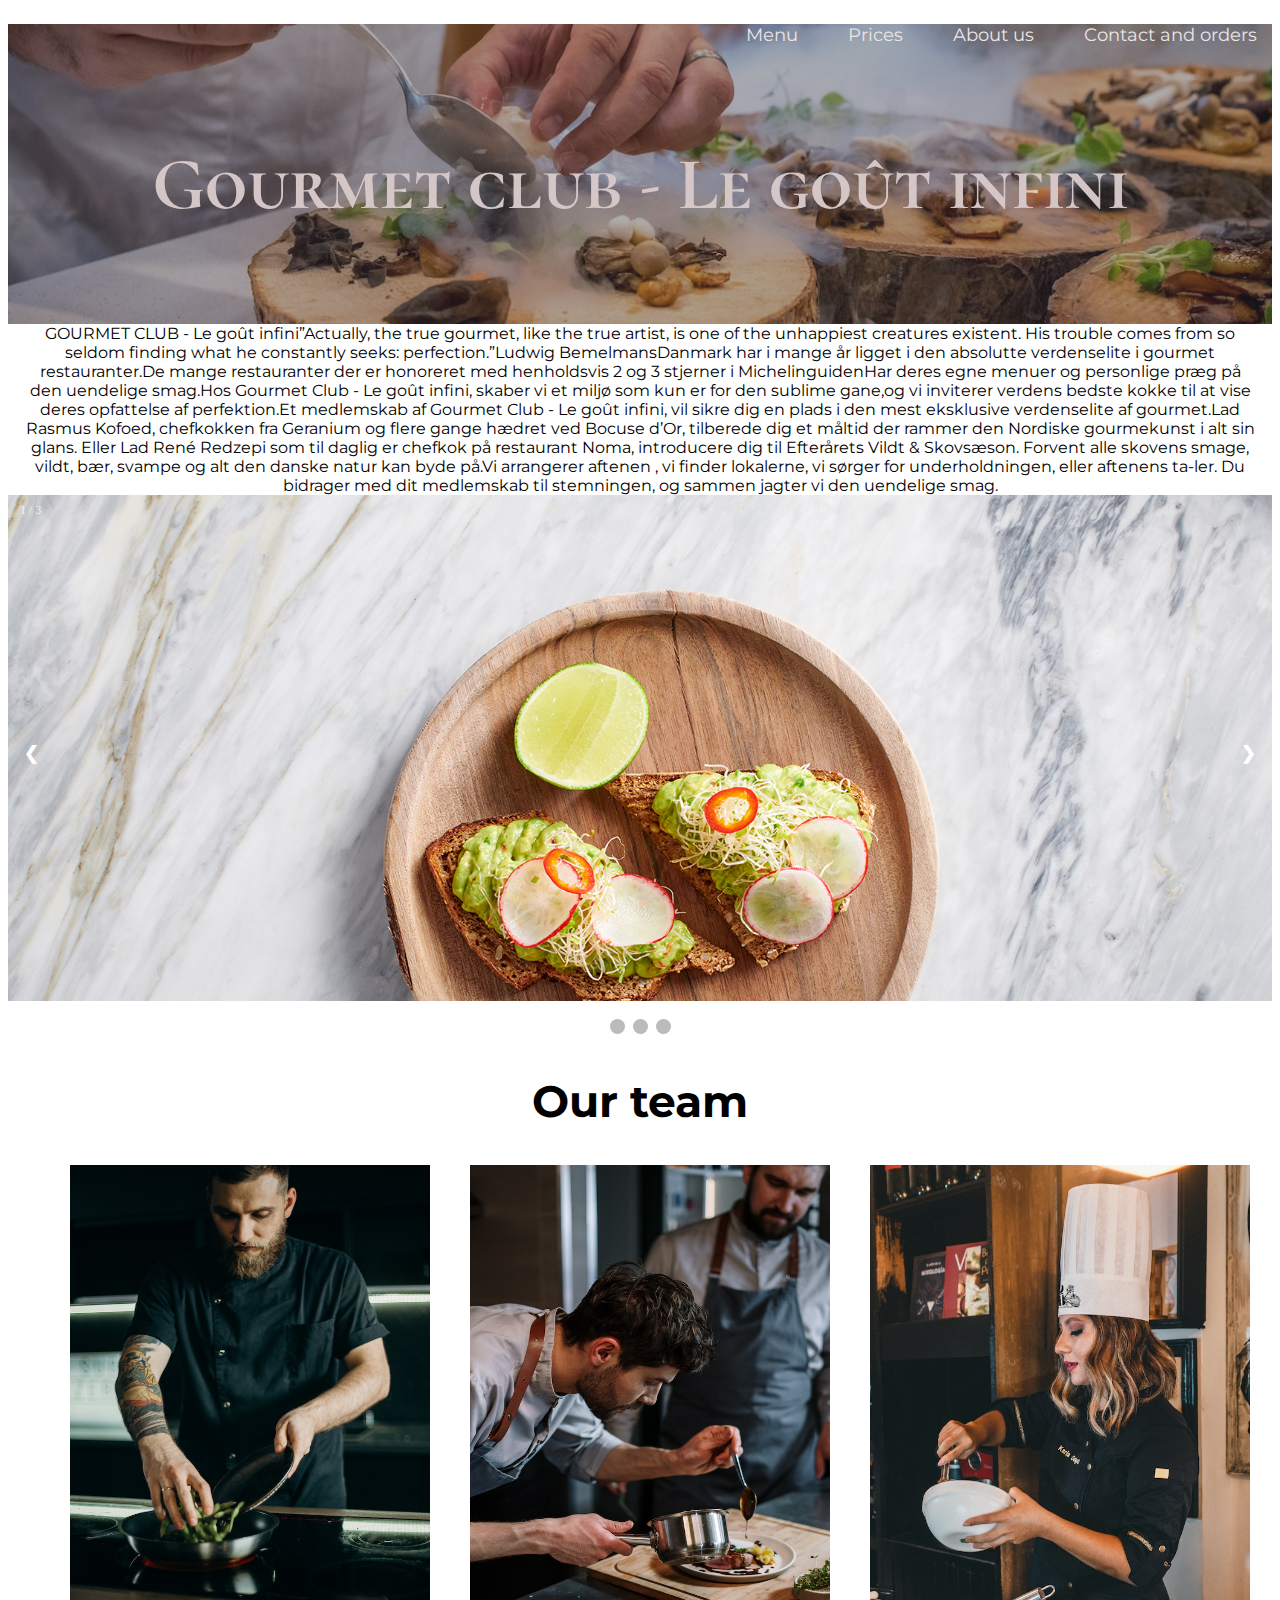
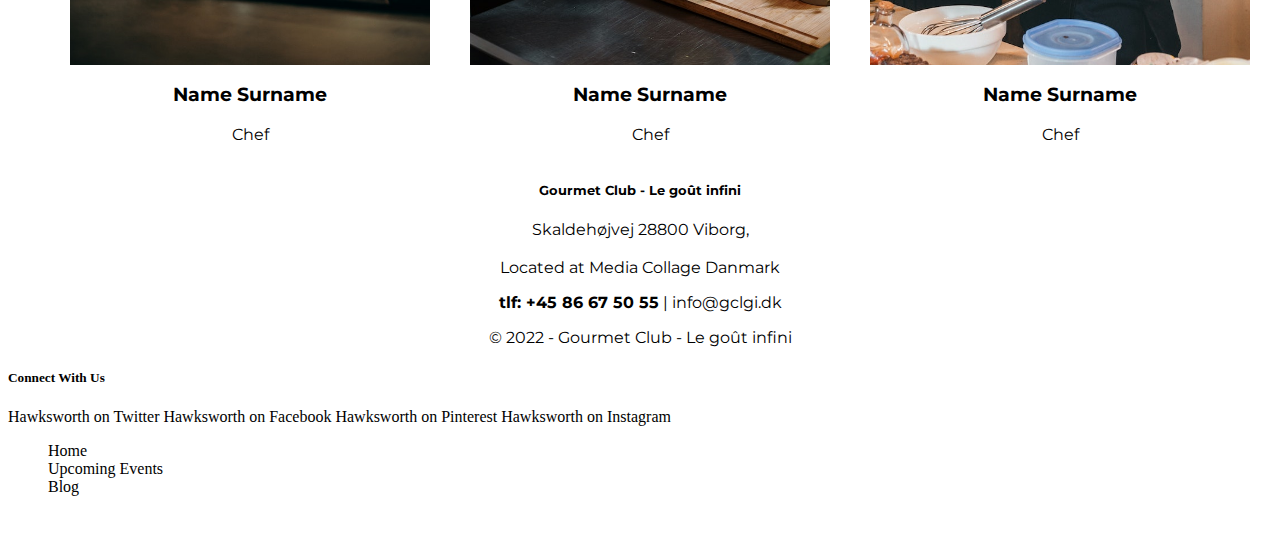
==== index.html @ b4a17c38 "Initial commit" ====
<!DOCTYPE html>
<html lang="en">
<head>
    <meta charset="UTF-8">
    <meta http-equiv="X-UA-Compatible" content="IE=edge">
    <meta name="viewport" content="width=device-width, initial-scale=1.0">
    <title>Document</title>
    <link rel="preconnect" href="https://fonts.googleapis.com">
    <link rel="preconnect" href="https://fonts.gstatic.com" crossorigin>
    <link href="https://fonts.googleapis.com/css2?family=Cormorant+SC&family=Montserrat&display=swap" rel="stylesheet">
    <link rel="stylesheet" href="style.css">
</head>
<body>
    <header class="header">
        <div class="container">
             <!-- <nav class="header-nav">
            <ul class="nav-list">
                <li class="nav-list-item">
                    <a class="menu" href="./index.html">Menu</a>
                </li>
                <li class="nav-list-item">
                    <a class="nav-list-link" href="./index.html">Prices</a>
                </li>
                <li class="nav-list-item">
                    <a class="nav-list-link" href="./index.html">About us</a>
                </li>
                <li class="nav-list-item"> <a class="nav-list-link" href="./index.html">Contact and orders</a>
                </li>
            </ul>
        </nav> -->
        </div>
    </header>
    <main>
        <section class="main">
            <div class="container">
                <nav class="header-nav">
                    <ul class="nav-list">
                        <li class="nav-list-item">
                            <a class="menu" href="./index.html">Menu</a>
                        </li>
                        <li class="nav-list-item">
                            <a class="nav-list-link" href="./index.html">Prices</a>
                        </li>
                        <li class="nav-list-item">
                            <a class="nav-list-link" href="./index.html">About us</a>
                        </li>
                        <li class="nav-list-item"> <a class="nav-list-link" href="./index.html">Contact and orders</a>
                        </li>
                    </ul>
                </nav>
                <h1 class="main-title">Gourmet club - Le goût infini</h1>
                
            </div>
        </section>
        
        <section class="about-us">
            <div class="who">
                <div class="container">
                    GOURMET CLUB - Le goût infini”Actually, the true gourmet, like the true artist, is one of the unhappiest creatures
                    existent. His trouble comes from so seldom finding what he constantly seeks: perfection.”Ludwig BemelmansDanmark har i
                    mange år ligget i den absolutte verdenselite i gourmet restauranter.De mange restauranter der er honoreret med
                    henholdsvis 2 og 3 stjerner i MichelinguidenHar deres egne menuer og personlige præg på den uendelige smag.Hos Gourmet
                    Club - Le goût infini, skaber vi et miljø som kun er for den sublime gane,og vi inviterer verdens bedste kokke til at
                    vise deres opfattelse af perfektion.Et medlemskab af Gourmet Club - Le goût infini, vil sikre dig en plads i den mest
                    eksklusive verdenselite af gourmet.Lad Rasmus Kofoed, chefkokken fra Geranium og flere gange hædret ved Bocuse d’Or,
                    tilberede dig et måltid der rammer den Nordiske gourmekunst i alt sin glans. Eller Lad René Redzepi som til daglig er
                    chefkok på restaurant Noma, introducere dig til Efterårets Vildt & Skovsæson. Forvent alle skovens smage, vildt, bær,
                    svampe og alt den danske natur kan byde på.Vi arrangerer aftenen , vi finder lokalerne, vi sørger for underholdningen,
                    eller aftenens ta-ler. Du bidrager med dit medlemskab til stemningen, og sammen jagter vi den uendelige smag.
                </div>   
            </div>
        </section>
        <section class="recipes">
            <div class="slideshow-container">

                
                <div class="mySlides fade">
                  <div class="numbertext">1 / 3</div>
                  <img src="./avo.jpg" style="width:100%">
                </div>
              
                <div class="mySlides fade">
                  <div class="numbertext">2 / 3</div>
                  <img src="./chicken-1.jpg" style="width:100%">
                </div>
              
                <div class="mySlides fade">
                  <div class="numbertext">3 / 3</div>
                  <img src="./kfc.jpg" style="width:100%">
                </div>
              
                
                <a class="prev" onclick="plusSlides(-1)">&#10094;</a>
                <a class="next" onclick="plusSlides(1)">&#10095;</a>
              </div>
              <br>
              
              
              <div style="text-align:center">
                <span class="dot" onclick="currentSlide(1)"></span>
                <span class="dot" onclick="currentSlide(2)"></span>
                <span class="dot" onclick="currentSlide(3)"></span>
              </div>
        </section>
        <section class="team">
            <div class="container">
                <h2 class="team-header">Our team</h2>
                <ul class="team-list">
                    <li class="team-list-member">
                        <img src="./man1.jpg" alt="man1" width="360px" height="500px">
                        <div class="team-member-info">
                            <h3 class="team-member-name">Name Surname</h3>
                            <p class="team-member-role">Chef</p>
                    </li>
                    <li class="team-list-member">
                        <img src="./man2.jpg" alt="man2" width="360px" height="500px">
                        <div class="team-member-info">
                            <h3 class="team-member-name">Name Surname</h3>
                            <p class="team-member-role">Chef</p>
                    </li>
                    <li class="team-list-member">
                        <img src="./woman.jpg" alt="woman" width="380px" height="500px">
                        <div class="team-member-info">
                            <h3 class="team-member-name">Name Surname</h3>
                            <p class="team-member-role">Chef</p>
                    </li>
                </ul>
            </div>
        </section>
    </main>
        <footer id="footer" class="footer">

            <div class="container">
                <div class="row">
                    <h5 class="org fn n">Gourmet Club - Le goût infini</h5>
                        <span class="street-address">Skaldehøjvej 28800 Viborg</span>,
                               <br>
                               <br>
                                 <a href="https://mcdm.dk/" target="_blank">Located at Media Collage Danmark</a>
                            </p>
                            <p><strong>tlf: <span class="tel">+45 86 67 50 55</span></strong> | <a href="mailto:info@gclgi.dk">info@gclgi.dk</a></p>
                        </div>
        
                                        
                        <p id="site-info">
                            © 2022 - Gourmet Club - Le goût infini 
                        </p>
                        
                    </div>
                    <div class="span6">
        
                        <nav id="connect-nav">
                            <h5>Connect With Us</h5>
                            <a target="_blank" href="https://twitter.com/HawksworthRest" id="onTwitter" title="Hawksworth on Twitter">Hawksworth on Twitter</a>
                            <a target="_blank" href="https://www.facebook.com/HawksworthRestaurant" id="onFacebook" title="Hawksworth on Facebook">Hawksworth on Facebook</a>
                            <a target="_blank" href="http://pinterest.com/hawksworthcom/client-hawksworth-restaurant/" id="onPinterest" title="Hawksworth on Pinterest">Hawksworth on Pinterest</a>
                            <a target="_blank" href="http://instagram.com/hawksworthrest" id="onInstagram" title="Hawksworth on Instagram">Hawksworth on Instagram</a>
                        </nav>
        
                        <nav role="navigation" id="footer-nav" class="site-nav">
                            <ul id="menu-footer" class="horizontal alignright"><li id="menu-item-248" class="menu-item menu-item-type-post_type menu-item-object-page menu-item-home current-menu-item page_item page-item-43 current_page_item menu-item-248"><a href="https://hawksworthrestaurant.com/" aria-current="page">Home</a></li>
        <li id="menu-item-1150" class="menu-item menu-item-type-post_type menu-item-object-page menu-item-1150"><a href="https://hawksworthrestaurant.com/events/">Upcoming Events</a></li>
        <li id="menu-item-1951" class="menu-item menu-item-type-post_type menu-item-object-page menu-item-1951"><a href="https://hawksworthrestaurant.com/blog/">Blog</a></li>
        </ul>                </nav>
        
                        <nav id="partner-nav">
                           
                            
                            <a target="_blank" id="onNightingale" href="http://hawknightingale.com/" title="Nightingale">&nbsp;</a>
                            <a target="_blank" id="onBelCafe" href="http://www.belcafe.com" title="Bel Café">&nbsp;</a>
                            <a target="_blank" id="onHYCS" href="http://hawksworthscholarship.com" title="The Hawksworth Young Chef Scholarship">&nbsp;</a>
                        </nav>
        
                    </div>
                </div>
            </div>
        
        </footer>
    </footer>
    <script>let slideIndex = 0;
        showSlides();
        
        function showSlides() {
          let i;
          let slides = document.getElementsByClassName("mySlides");
          for (i = 0; i < slides.length; i++) {
            slides[i].style.display = "none";
          }
          slideIndex++;
          if (slideIndex > slides.length) {slideIndex = 1}
          slides[slideIndex-1].style.display = "block";
          setTimeout(showSlides, 3000); // Change image every 2 seconds
        }</script>
</body>
</html>
---- style.css ----
a {
  text-decoration: none;
  color: black;
}

li {
  list-style-type: none;
}

img {
  display: block;
}


.container {
  font-family: 'Montserrat', sans-serif;
  text-align: center;
  max-width: 1366px;
  margin: 0 auto;
  padding: 0px 15px;
}

.header {
  margin: 0 auto;
  display: flex;
  justify-content: flex-end;
}

.header-nav ul {
  display: flex;
  justify-content: flex-end;
}



.nav-list-item:not(:last-child) {
  margin-right: 50px;
}





.nav-list-item a{
  font-size: 18px;
  color: rgb(236, 229, 229);
}

.main {
  max-width: 1366px;
  height: 300px;
  background-color: #2f303a;
  margin: 0 auto;
  /* margin-left: auto;
  margin-right: auto; */
  background-position: center;
  background-size: cover;
  background-image: linear-gradient(to right,rgba(47, 48, 58, 0.4),rgba(47, 48, 58, 0.4)),url(./header.jpg);
}

.main .main-title {
  text-align: center;
  padding-top: 44px;
  color: rgba(214, 200, 200, 0.986);
  font-size: 74px;
  font-family: "Cormorant SC", serif;
}

/* .main-btn {
  min-width: 200px;
  height: 50px;
  border-radius: 15px;
  background-color: rgba(235, 224, 204, 0.8);
  color: antiquewhite;
  border: 0px;
  cursor: pointer;
  padding: 10px 30px;
  font-weight: 400;
  font-size: 28px;
  display: flex;
  align-items: center;
  text-align: center;
  justify-content: center;
  letter-spacing: 0.06em;
  margin-right: auto;
  margin-left: auto;
  font-family: "Montserrat", sans-serif;
} */



 
.team-list {
  display: flex;
  justify-content: center;
}

.team-list-member:not(:last-child) {
  margin-right: 40px;
}

.team-header {
  text-align: center;
  font-size: 44px;
}






@media only screen and (max-width:900px) {

  .main .main-title{
    font-size: 64px;
  }
  .container{
    width:400px;
  }


  .team-list{
    display: flex;
    flex-direction: column;
  }
}

.slideshow-container {
  max-width: 1366px;
  position: relative;
  margin: auto;
}

/* Hide the images by default */
.mySlides {
  display: none;
}

/* Next & previous buttons */
.prev, .next {
  cursor: pointer;
  position: absolute;
  top: 50%;
  width: auto;
  margin-top: -22px;
  padding: 16px;
  color: white;
  font-weight: bold;
  font-size: 18px;
  transition: 0.6s ease;
  border-radius: 0 3px 3px 0;
  user-select: none;
}

/* Position the "next button" to the right */
.next {
  right: 0;
  border-radius: 3px 0 0 3px;
}

/* On hover, add a black background color with a little bit see-through */
.prev:hover, .next:hover {
  background-color: rgba(0,0,0,0.8);
}

/* Caption text */
.text {
  color: #f2f2f2;
  font-size: 15px;
  padding: 8px 12px;
  position: absolute;
  bottom: 8px;
  width: 100%;
  text-align: center;
}

/* Number text (1/3 etc) */
.numbertext {
  color: #f2f2f2;
  font-size: 12px;
  padding: 8px 12px;
  position: absolute;
  top: 0;
}

/* The dots/bullets/indicators */
.dot {
  cursor: pointer;
  height: 15px;
  width: 15px;
  margin: 0 2px;
  background-color: #bbb;
  border-radius: 50%;
  display: inline-block;
  transition: background-color 0.6s ease;
}

.active, .dot:hover {
  background-color: #717171;
}

/* Fading animation */
.fade {
  animation-name: fade;
  animation-duration: 1.5s;
}

@keyframes fade {
  from {opacity: .4}
  to {opacity: 1}
}
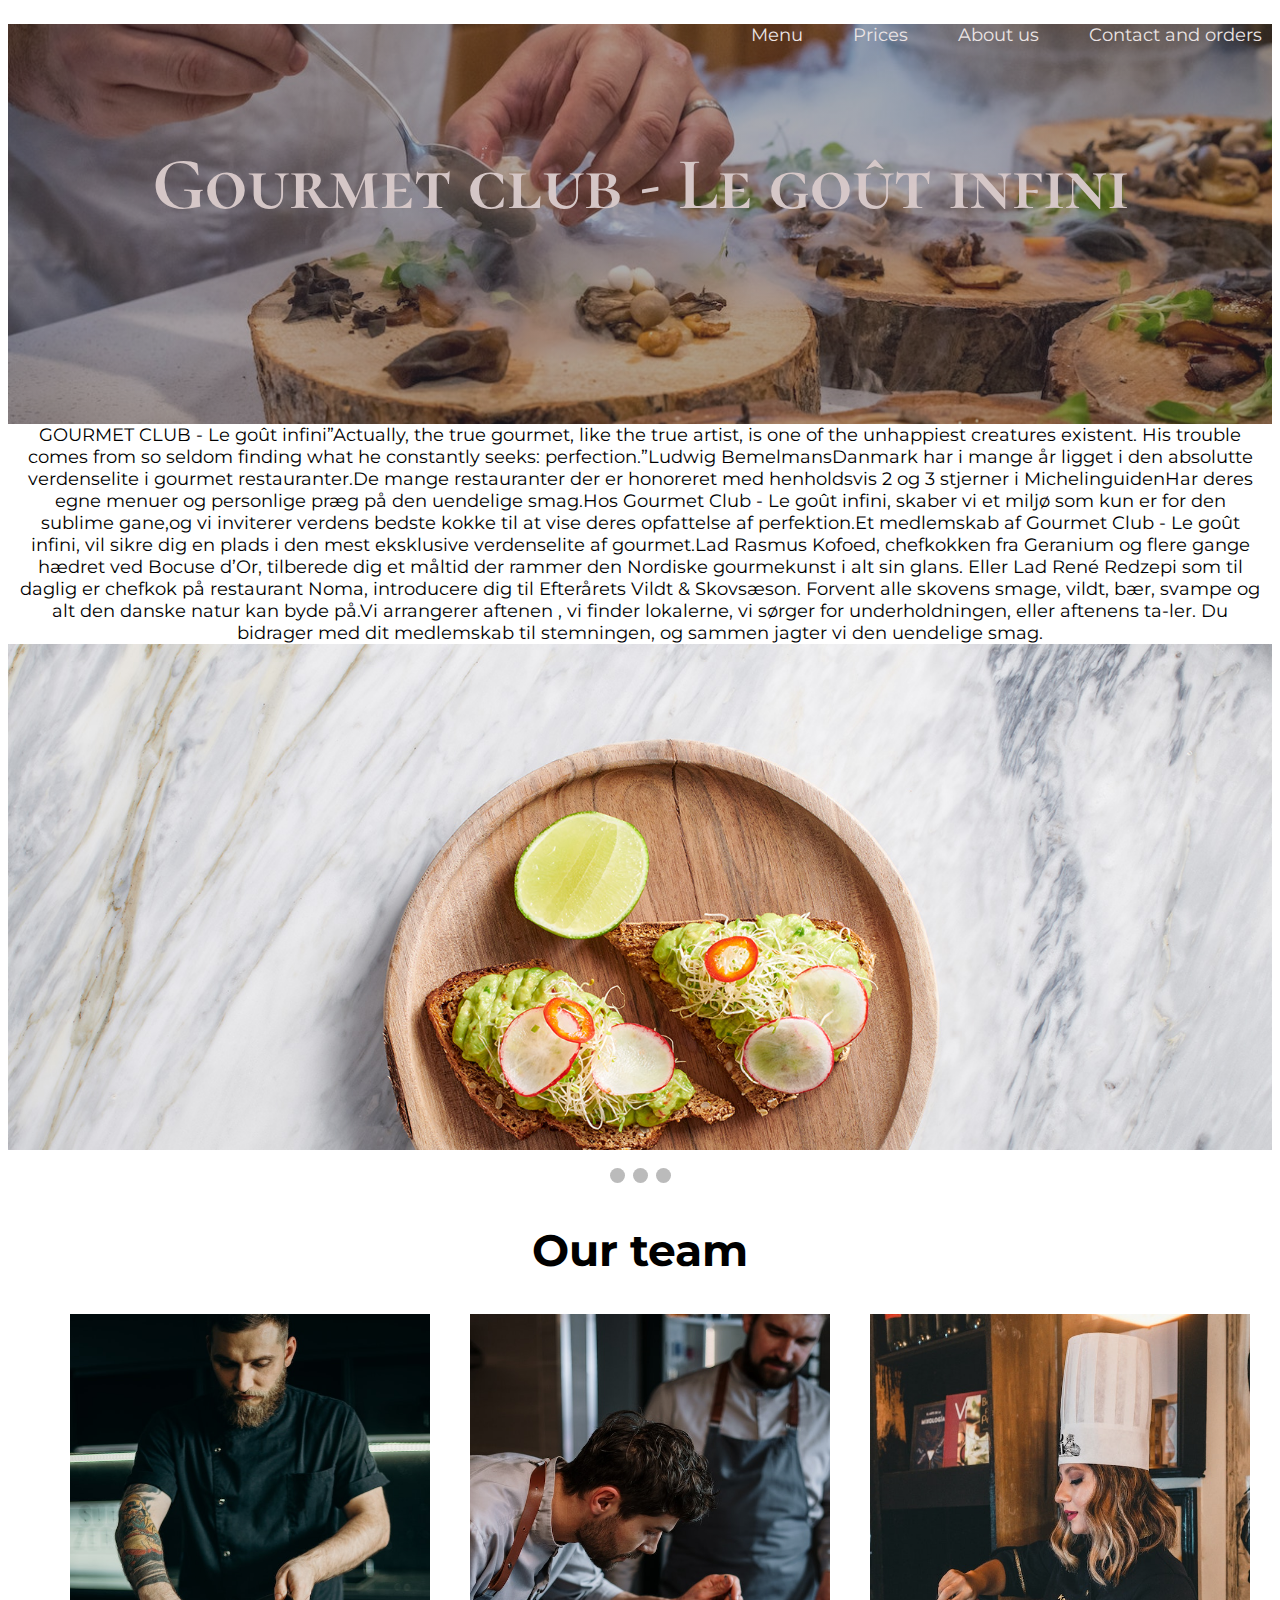
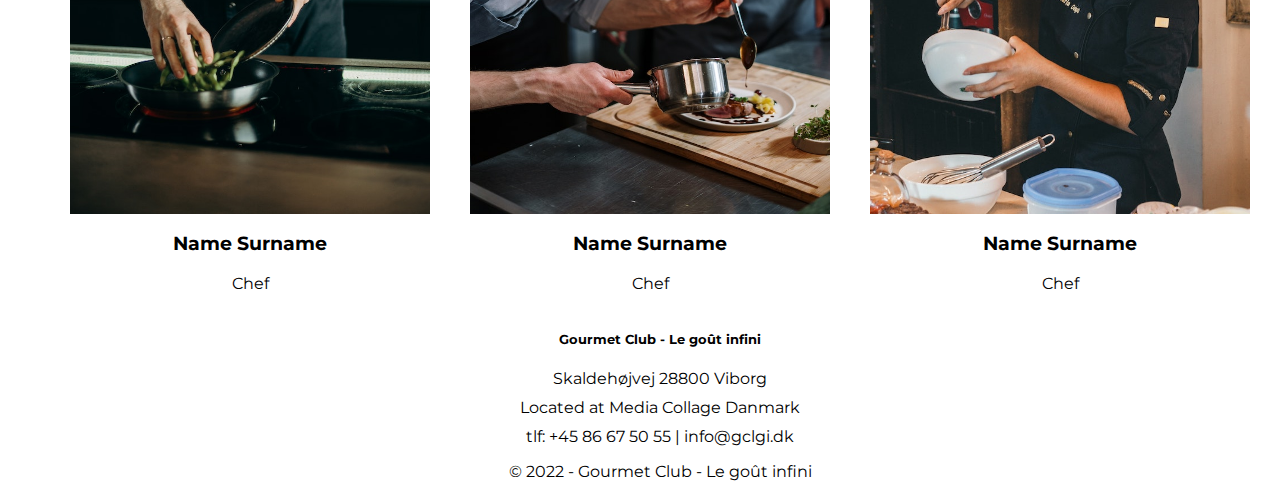
==== commit 4b743ee8: "c" ====
--- a/index.html
+++ b/index.html
@@ -13,21 +13,7 @@
 <body>
     <header class="header">
         <div class="container">
-             <!-- <nav class="header-nav">
-            <ul class="nav-list">
-                <li class="nav-list-item">
-                    <a class="menu" href="./index.html">Menu</a>
-                </li>
-                <li class="nav-list-item">
-                    <a class="nav-list-link" href="./index.html">Prices</a>
-                </li>
-                <li class="nav-list-item">
-                    <a class="nav-list-link" href="./index.html">About us</a>
-                </li>
-                <li class="nav-list-item"> <a class="nav-list-link" href="./index.html">Contact and orders</a>
-                </li>
-            </ul>
-        </nav> -->
+             
         </div>
     </header>
     <main>
@@ -75,23 +61,19 @@
 
                 
                 <div class="mySlides fade">
-                  <div class="numbertext">1 / 3</div>
                   <img src="./avo.jpg" style="width:100%">
                 </div>
               
                 <div class="mySlides fade">
-                  <div class="numbertext">2 / 3</div>
                   <img src="./chicken-1.jpg" style="width:100%">
                 </div>
               
                 <div class="mySlides fade">
-                  <div class="numbertext">3 / 3</div>
                   <img src="./kfc.jpg" style="width:100%">
                 </div>
               
                 
-                <a class="prev" onclick="plusSlides(-1)">&#10094;</a>
-                <a class="next" onclick="plusSlides(1)">&#10095;</a>
+                
               </div>
               <br>
               
@@ -129,51 +111,17 @@
         </section>
     </main>
         <footer id="footer" class="footer">
+            <div class="container">
+                <adress class="footer-adress">
+                        <ul class="footer-adress-list">
+                            <h5 class="org fn n">Gourmet Club - Le goût infini</h5>
+                            <li class="footer-adress-link">Skaldehøjvej 28800 Viborg</li>
+                            <li class="footer-adress-link"><a href="https://goo.gl/maps/5meZQspWqo1k9KLx6">Located at Media Collage Danmark</a></li>
+                            <li class="footer-adress-link">tlf: <a href=tel:+4586675055>+45 86 67 50 55</a> | <a href="mailto:info@gclgi.dk">info@gclgi.dk</a></li>
+                            <p>© 2022 - Gourmet Club - Le goût infini</p>
+            </div>
 
-            <div class="container">
-                <div class="row">
-                    <h5 class="org fn n">Gourmet Club - Le goût infini</h5>
-                        <span class="street-address">Skaldehøjvej 28800 Viborg</span>,
-                               <br>
-                               <br>
-                                 <a href="https://mcdm.dk/" target="_blank">Located at Media Collage Danmark</a>
-                            </p>
-                            <p><strong>tlf: <span class="tel">+45 86 67 50 55</span></strong> | <a href="mailto:info@gclgi.dk">info@gclgi.dk</a></p>
-                        </div>
-        
-                                        
-                        <p id="site-info">
-                            © 2022 - Gourmet Club - Le goût infini 
-                        </p>
-                        
-                    </div>
-                    <div class="span6">
-        
-                        <nav id="connect-nav">
-                            <h5>Connect With Us</h5>
-                            <a target="_blank" href="https://twitter.com/HawksworthRest" id="onTwitter" title="Hawksworth on Twitter">Hawksworth on Twitter</a>
-                            <a target="_blank" href="https://www.facebook.com/HawksworthRestaurant" id="onFacebook" title="Hawksworth on Facebook">Hawksworth on Facebook</a>
-                            <a target="_blank" href="http://pinterest.com/hawksworthcom/client-hawksworth-restaurant/" id="onPinterest" title="Hawksworth on Pinterest">Hawksworth on Pinterest</a>
-                            <a target="_blank" href="http://instagram.com/hawksworthrest" id="onInstagram" title="Hawksworth on Instagram">Hawksworth on Instagram</a>
-                        </nav>
-        
-                        <nav role="navigation" id="footer-nav" class="site-nav">
-                            <ul id="menu-footer" class="horizontal alignright"><li id="menu-item-248" class="menu-item menu-item-type-post_type menu-item-object-page menu-item-home current-menu-item page_item page-item-43 current_page_item menu-item-248"><a href="https://hawksworthrestaurant.com/" aria-current="page">Home</a></li>
-        <li id="menu-item-1150" class="menu-item menu-item-type-post_type menu-item-object-page menu-item-1150"><a href="https://hawksworthrestaurant.com/events/">Upcoming Events</a></li>
-        <li id="menu-item-1951" class="menu-item menu-item-type-post_type menu-item-object-page menu-item-1951"><a href="https://hawksworthrestaurant.com/blog/">Blog</a></li>
-        </ul>                </nav>
-        
-                        <nav id="partner-nav">
-                           
-                            
-                            <a target="_blank" id="onNightingale" href="http://hawknightingale.com/" title="Nightingale">&nbsp;</a>
-                            <a target="_blank" id="onBelCafe" href="http://www.belcafe.com" title="Bel Café">&nbsp;</a>
-                            <a target="_blank" id="onHYCS" href="http://hawksworthscholarship.com" title="The Hawksworth Young Chef Scholarship">&nbsp;</a>
-                        </nav>
-        
-                    </div>
-                </div>
-            </div>
+             
         
         </footer>
     </footer>
@@ -189,7 +137,7 @@
           slideIndex++;
           if (slideIndex > slides.length) {slideIndex = 1}
           slides[slideIndex-1].style.display = "block";
-          setTimeout(showSlides, 3000); // Change image every 2 seconds
+          setTimeout(showSlides, 3000); 
         }</script>
 </body>
 </html>--- a/style.css
+++ b/style.css
@@ -11,13 +11,12 @@
   display: block;
 }
 
-
 .container {
   font-family: 'Montserrat', sans-serif;
   text-align: center;
   max-width: 1366px;
   margin: 0 auto;
-  padding: 0px 15px;
+  padding: 0px 10px;
 }
 
 .header {
@@ -31,15 +30,9 @@
   justify-content: flex-end;
 }
 
-
-
 .nav-list-item:not(:last-child) {
   margin-right: 50px;
 }
-
-
-
-
 
 .nav-list-item a{
   font-size: 18px;
@@ -48,11 +41,9 @@
 
 .main {
   max-width: 1366px;
-  height: 300px;
+  height: 400px;
   background-color: #2f303a;
   margin: 0 auto;
-  /* margin-left: auto;
-  margin-right: auto; */
   background-position: center;
   background-size: cover;
   background-image: linear-gradient(to right,rgba(47, 48, 58, 0.4),rgba(47, 48, 58, 0.4)),url(./header.jpg);
@@ -66,30 +57,6 @@
   font-family: "Cormorant SC", serif;
 }
 
-/* .main-btn {
-  min-width: 200px;
-  height: 50px;
-  border-radius: 15px;
-  background-color: rgba(235, 224, 204, 0.8);
-  color: antiquewhite;
-  border: 0px;
-  cursor: pointer;
-  padding: 10px 30px;
-  font-weight: 400;
-  font-size: 28px;
-  display: flex;
-  align-items: center;
-  text-align: center;
-  justify-content: center;
-  letter-spacing: 0.06em;
-  margin-right: auto;
-  margin-left: auto;
-  font-family: "Montserrat", sans-serif;
-} */
-
-
-
- 
 .team-list {
   display: flex;
   justify-content: center;
@@ -104,11 +71,16 @@
   font-size: 44px;
 }
 
+.footer-adress-link:not(:last-child) {
+  margin-bottom: 10px;
+}
+
+  .who {
+    font-size: 18px;
+  }
 
 
-
-
-
+/* ---MEDIA QUERIES--- */
 @media only screen and (max-width:900px) {
 
   .main .main-title{
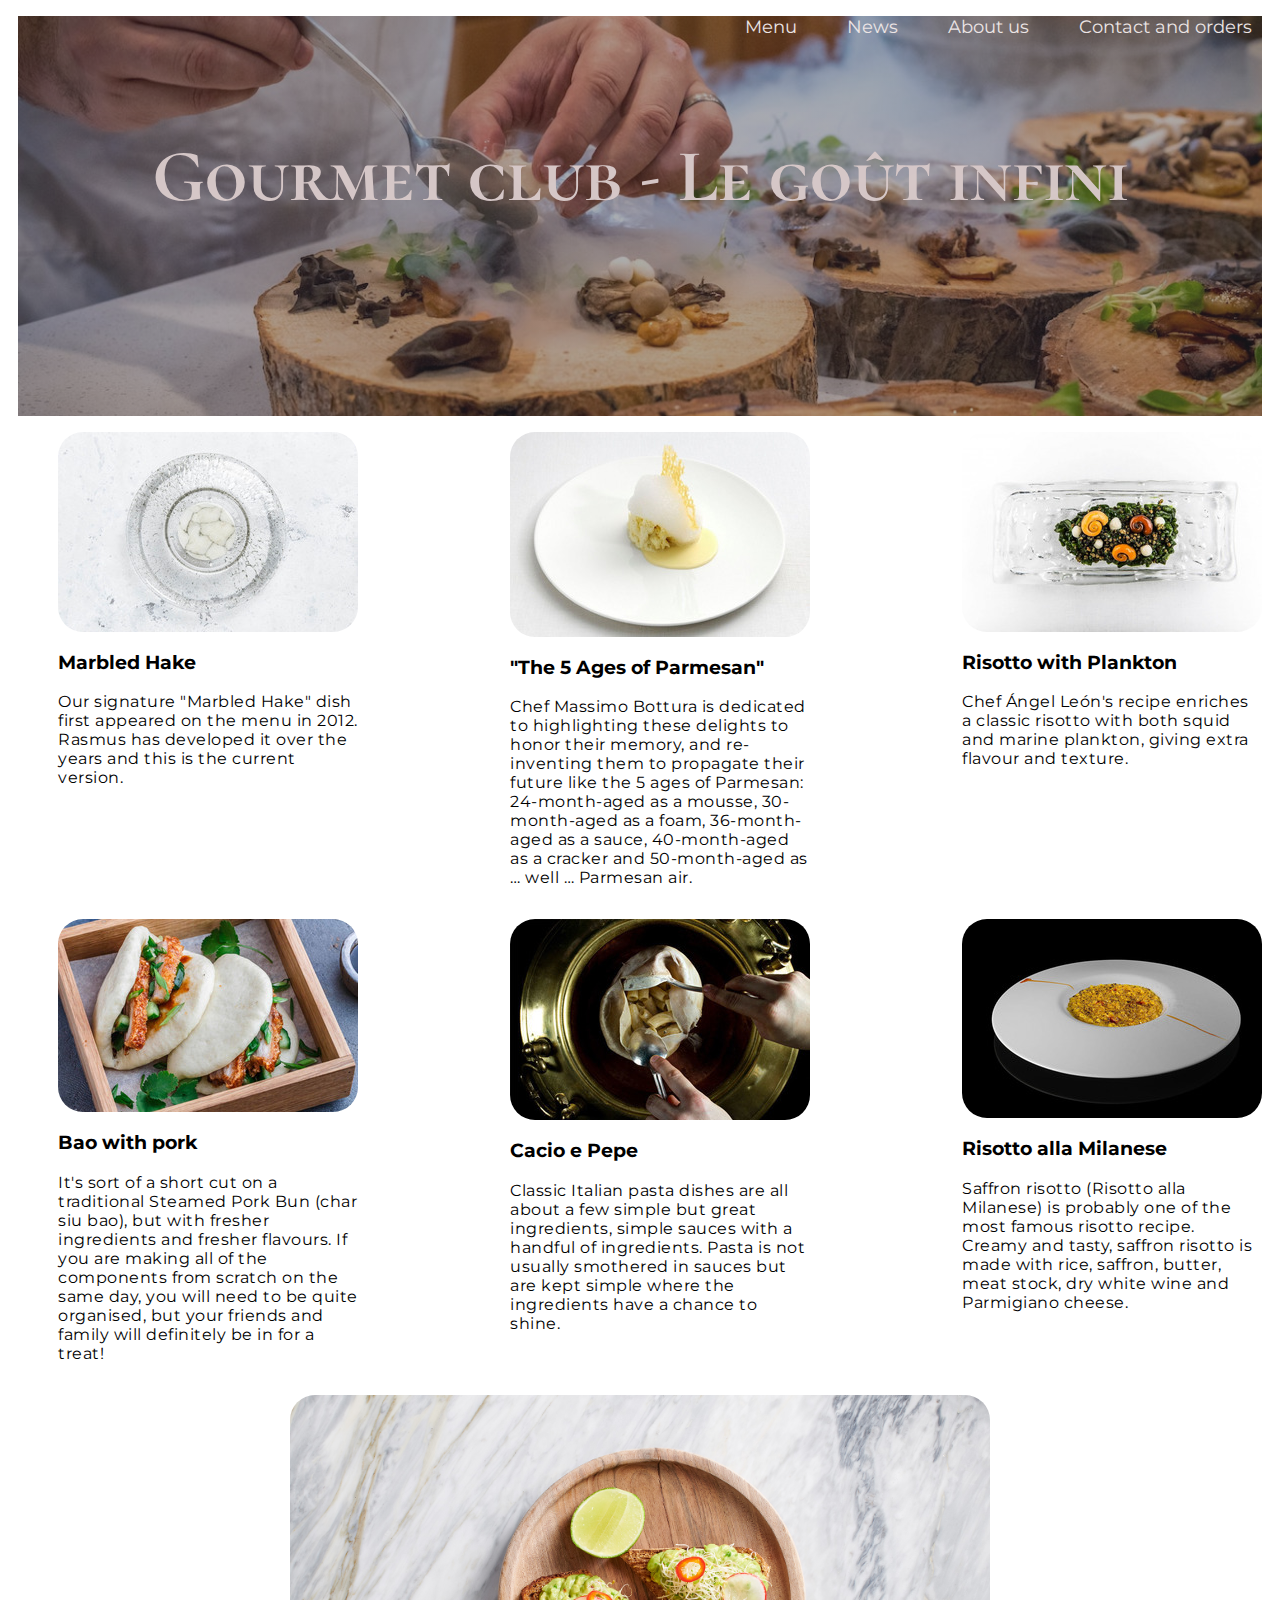
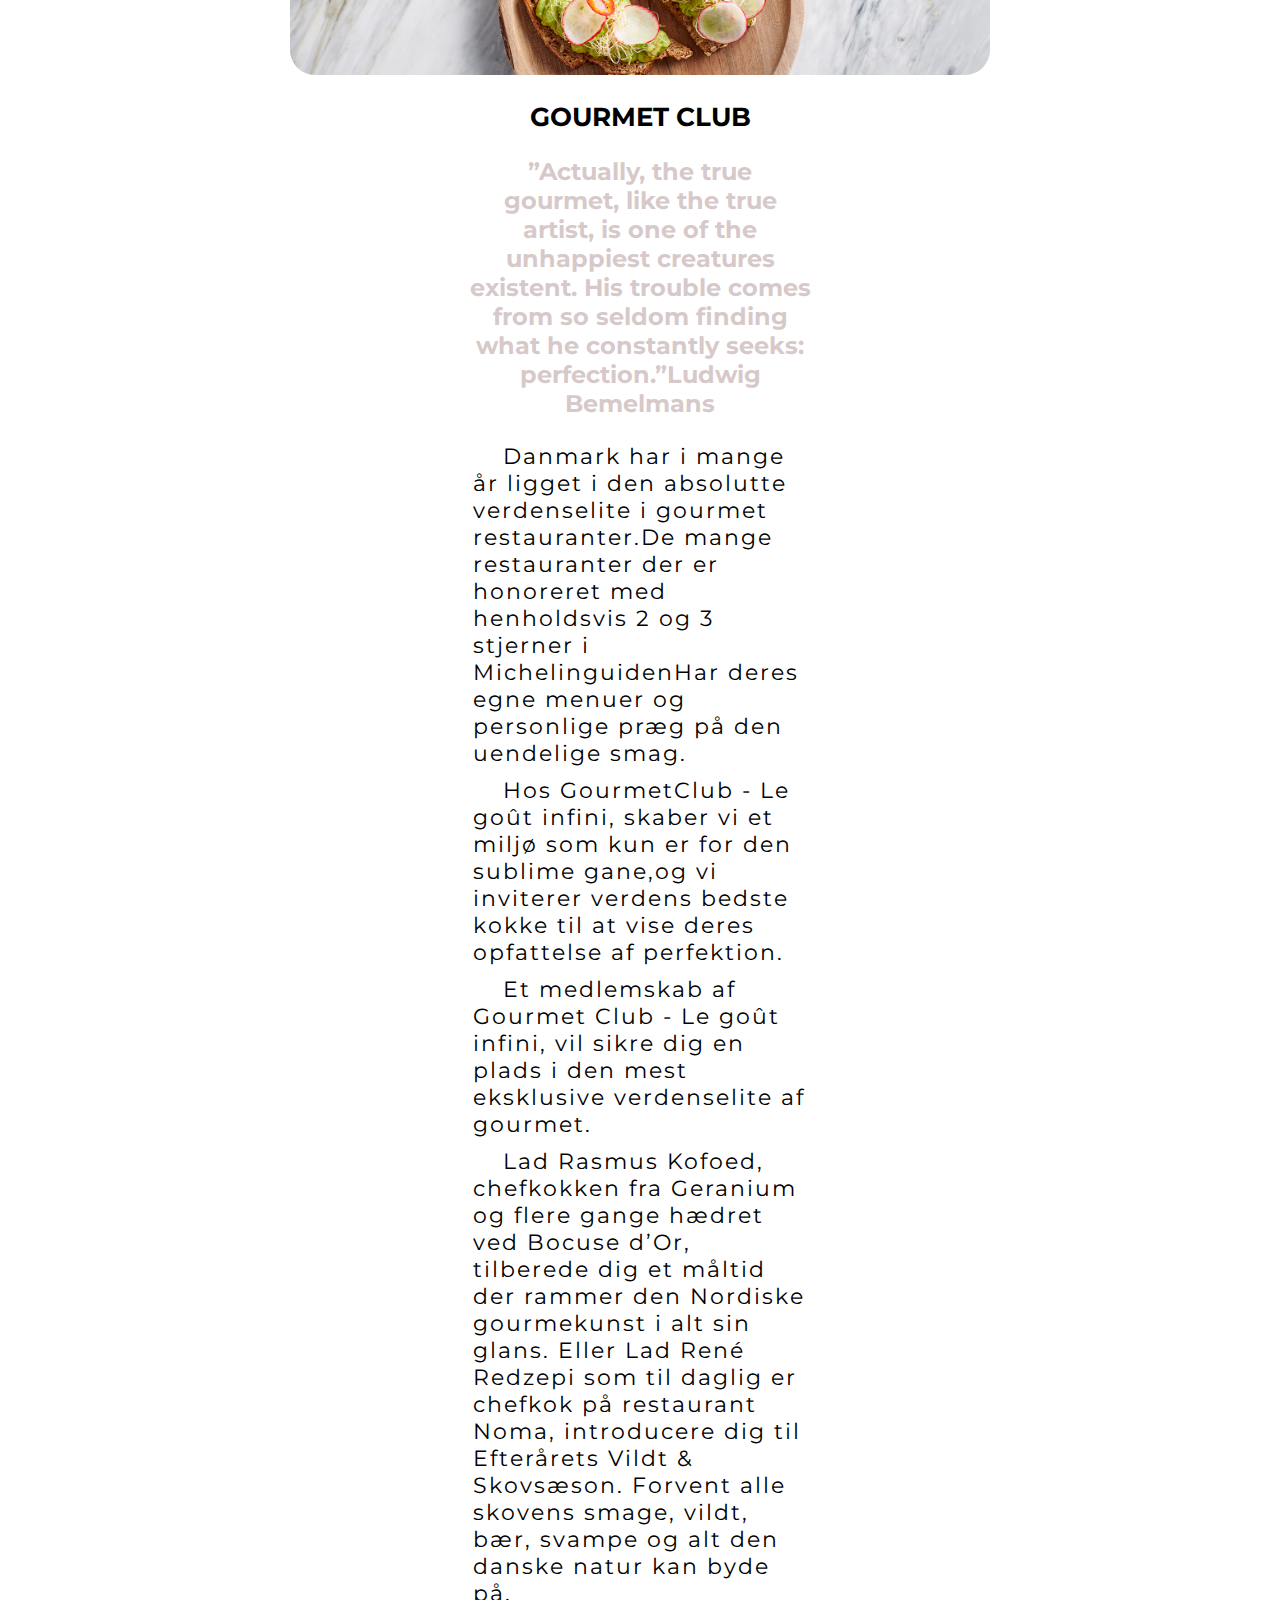
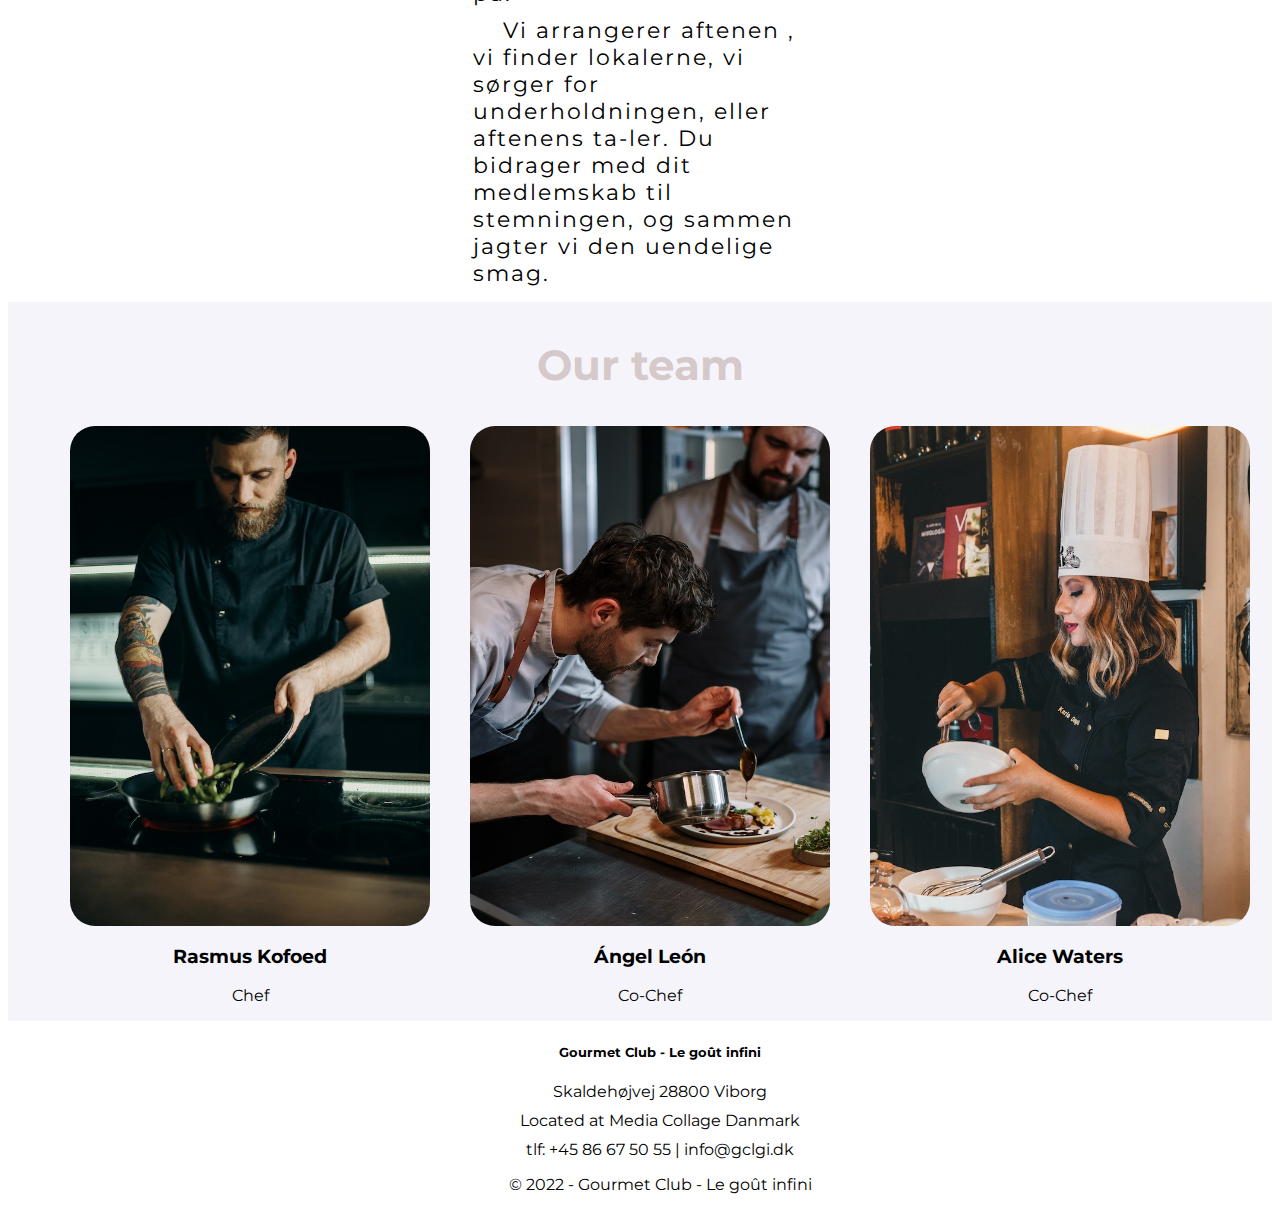
==== commit 86916687: "1" ====
--- a/index.html
+++ b/index.html
@@ -13,118 +13,143 @@
 <body>
     <header class="header">
         <div class="container">
-             
+            <section class="main">
+                <div class="container">
+                    <nav class="header-nav">
+                        <ul class="nav-list">
+                            <li class="nav-list-item">
+                                <a class="menu nav-list-link" href="#menu">Menu</a>
+                            </li>
+                            <li class="nav-list-item">
+                                <a class="nav-list-link" href="./news.html">News</a>
+                            </li>
+                            <li class="nav-list-item">
+                                <a class="nav-list-link" href="#about-us">About us</a>
+                            </li>
+                            <li class="nav-list-item"> 
+                                <a class="nav-list-link" href="./contact-form.html">Contact and orders</a>
+                            </li>
+                        </ul>
+                    </nav>
+                    <h1 class="main-title">Gourmet club - Le goût infini</h1>    
+                </div>
         </div>
     </header>
     <main>
-        <section class="main">
-            <div class="container">
-                <nav class="header-nav">
-                    <ul class="nav-list">
-                        <li class="nav-list-item">
-                            <a class="menu" href="./index.html">Menu</a>
-                        </li>
-                        <li class="nav-list-item">
-                            <a class="nav-list-link" href="./index.html">Prices</a>
-                        </li>
-                        <li class="nav-list-item">
-                            <a class="nav-list-link" href="./index.html">About us</a>
-                        </li>
-                        <li class="nav-list-item"> <a class="nav-list-link" href="./index.html">Contact and orders</a>
-                        </li>
-                    </ul>
-                </nav>
-                <h1 class="main-title">Gourmet club - Le goût infini</h1>
-                
+    <!--MENU CONTAINER-->    
+    <section id="menu" class="menu">
+        <div class="container">
+            <ul class="menu-list">
+                <li class="menu-list-item">                    
+                    <img src="./foods/hek_300x300.jpg" alt="Hek">                    
+                        <h3 class="menu-name">Marbled Hake</h3>
+                            <p class="menu-description">Our signature "Marbled Hake" dish first appeared on the menu in 2012. Rasmus has developed it over the years and this is the current version.</p>
+                </li>
+                <li class="menu-list-item">
+                    <img src="./foods/parmesan_300x300.jpg" alt="Parmesan">
+                        <h3 class="menu-name">"The 5 Ages of Parmesan"</h3>
+                            <p class="menu-description">Chef Massimo Bottura is dedicated to highlighting these delights to honor their memory, and re-inventing them to propagate their future like the 5 ages of Parmesan: 24-month-aged as a mousse, 30-month-aged as a foam, 36-month-aged as a sauce, 40-month-aged as a cracker and 50-month-aged as … well … Parmesan air.</p>
+                </li>
+                <li class="menu-list-item">
+                    <img src="./foods/rizotto_300x300.jpg" alt="Rizotto">                    
+                        <h3 class="menu-name">Risotto with Plankton</h3>
+                            <p class="menu-description">Chef Ángel León's recipe enriches a classic risotto with both squid and marine plankton, giving extra flavour and texture.</p>
+                </li>
+            </ul> 
+            <ul class="menu-list">   
+                <li class="menu-list-item">
+                    <img src="./foods/bao_with_pork_300x300.jpg" alt="Bao_with_pork">
+                        <h3 class="menu-name">Bao with pork</h3>
+                            <p class="menu-description">It's sort of a short cut on a traditional Steamed Pork Bun (char siu bao), but with fresher ingredients and fresher flavours. If you are making all of the components from scratch on the same day, you will need to be quite organised, but your friends and family will definitely be in for a treat!</p>
+                </li>
+                <li class="menu-list-item">
+                    <img src="./foods/kacho_300x300.jpg" alt="Cacio_e_Pepe">
+                        <h3 class="menu-name">Cacio e Pepe</h3>
+                            <p class="menu-description">Classic Italian pasta dishes are all about a few simple but great ingredients, simple sauces with a handful of ingredients. Pasta is not usually smothered in sauces but are kept simple where the ingredients have a chance to shine.</p>
+                </li>
+                <li class="menu-list-item">
+                    <img src="./foods/rizotto_shapran_300x300.jpg" alt="Risotto_Milanese">
+                        <h3 class="menu-name">Risotto alla Milanese</h3>
+                            <p class="menu-description">Saffron risotto (Risotto alla Milanese) is probably one of the most famous risotto recipe. Creamy and tasty, saffron risotto is made with rice, saffron, butter, meat stock, dry white wine and Parmigiano cheese.</p>
+                </li>
+            </ul>
+        </div>
+        </section>
+        <!--SLIDER-->
+    <section class="slider">
+        <div class="slideshow-container">  
+            <div class="mySlides fade">
+                <img src="./pictures/avo.jpg" style="width:100%">
             </div>
-        </section>
-        
-        <section class="about-us">
-            <div class="who">
-                <div class="container">
-                    GOURMET CLUB - Le goût infini”Actually, the true gourmet, like the true artist, is one of the unhappiest creatures
-                    existent. His trouble comes from so seldom finding what he constantly seeks: perfection.”Ludwig BemelmansDanmark har i
-                    mange år ligget i den absolutte verdenselite i gourmet restauranter.De mange restauranter der er honoreret med
-                    henholdsvis 2 og 3 stjerner i MichelinguidenHar deres egne menuer og personlige præg på den uendelige smag.Hos Gourmet
-                    Club - Le goût infini, skaber vi et miljø som kun er for den sublime gane,og vi inviterer verdens bedste kokke til at
-                    vise deres opfattelse af perfektion.Et medlemskab af Gourmet Club - Le goût infini, vil sikre dig en plads i den mest
-                    eksklusive verdenselite af gourmet.Lad Rasmus Kofoed, chefkokken fra Geranium og flere gange hædret ved Bocuse d’Or,
-                    tilberede dig et måltid der rammer den Nordiske gourmekunst i alt sin glans. Eller Lad René Redzepi som til daglig er
-                    chefkok på restaurant Noma, introducere dig til Efterårets Vildt & Skovsæson. Forvent alle skovens smage, vildt, bær,
-                    svampe og alt den danske natur kan byde på.Vi arrangerer aftenen , vi finder lokalerne, vi sørger for underholdningen,
-                    eller aftenens ta-ler. Du bidrager med dit medlemskab til stemningen, og sammen jagter vi den uendelige smag.
-                </div>   
+            <div class="mySlides fade">
+                <img src="./pictures/chicken-1.jpg" style="width:100%">
             </div>
-        </section>
-        <section class="recipes">
-            <div class="slideshow-container">
-
-                
-                <div class="mySlides fade">
-                  <img src="./avo.jpg" style="width:100%">
+            <div class="mySlides fade">
+                <img src="./pictures/kfc.jpg" style="width:100%">
+            </div>
+            <div class="mySlides fade">
+                <img src="./pictures/tuna2.jpg" style="width:100%">
+            </div>
+    </section>
+        <!--ABOUT US SECTION-->
+    <section id="about-us" class="about-us">
+        <div class="container">
+            <h3>GOURMET CLUB</h3>
+            <h2>”Actually, the true gourmet, like the true artist, is one of the unhappiest creatures existent. His trouble comes from so seldom finding what he constantly seeks: perfection.”Ludwig Bemelmans</h2>
+                <div class="text-about-us"><p>Danmark har i mange år ligget i den absolutte verdenselite i gourmet restauranter.De mange restauranter der er honoreret med
+                        henholdsvis 2 og 3 stjerner i MichelinguidenHar deres egne menuer og personlige præg på den uendelige smag.</p>
+                        <p>Hos GourmetClub - Le goût infini, skaber vi et miljø som kun er for den sublime gane,og vi inviterer verdens bedste kokke til at
+                        vise deres opfattelse af perfektion.</p> 
+                        <p>Et medlemskab af Gourmet Club - Le goût infini, vil sikre dig en plads i den mest
+                        eksklusive verdenselite af gourmet.</p> 
+                        <p>Lad Rasmus Kofoed, chefkokken fra Geranium og flere gange hædret ved Bocuse d’Or,
+                        tilberede dig et måltid der rammer den Nordiske gourmekunst i alt sin glans. Eller Lad René Redzepi som til daglig er
+                        chefkok på restaurant Noma, introducere dig til Efterårets Vildt & Skovsæson. Forvent alle skovens smage, vildt, bær,
+                        svampe og alt den danske natur kan byde på.</p> 
+                        <p>Vi arrangerer aftenen , vi finder lokalerne, vi sørger for underholdningen,
+                        eller aftenens ta-ler. Du bidrager med dit medlemskab til stemningen, og sammen jagter vi den uendelige smag.</p>
                 </div>
-              
-                <div class="mySlides fade">
-                  <img src="./chicken-1.jpg" style="width:100%">
-                </div>
-              
-                <div class="mySlides fade">
-                  <img src="./kfc.jpg" style="width:100%">
-                </div>
-              
-                
-                
-              </div>
-              <br>
-              
-              
-              <div style="text-align:center">
-                <span class="dot" onclick="currentSlide(1)"></span>
-                <span class="dot" onclick="currentSlide(2)"></span>
-                <span class="dot" onclick="currentSlide(3)"></span>
-              </div>
-        </section>
-        <section class="team">
-            <div class="container">
-                <h2 class="team-header">Our team</h2>
+        </div>
+    </section>
+    <!--TEAM-->
+    <section class="team">
+        <div class="container">
+            <h2 class="team-header">Our team</h2>
                 <ul class="team-list">
                     <li class="team-list-member">
-                        <img src="./man1.jpg" alt="man1" width="360px" height="500px">
-                        <div class="team-member-info">
-                            <h3 class="team-member-name">Name Surname</h3>
+                        <img src="./pictures/man1.jpg" alt="man1" width="360px" height="500px">
+                            <h3 class="team-member-name">Rasmus Kofoed</h3>
                             <p class="team-member-role">Chef</p>
                     </li>
                     <li class="team-list-member">
-                        <img src="./man2.jpg" alt="man2" width="360px" height="500px">
-                        <div class="team-member-info">
-                            <h3 class="team-member-name">Name Surname</h3>
-                            <p class="team-member-role">Chef</p>
+                        <img src="./pictures/man2.jpg" alt="man2" width="360px" height="500px">
+                            <h3 class="team-member-name">Ángel León</h3>
+                            <p class="team-member-role">Co-Chef</p>
                     </li>
                     <li class="team-list-member">
-                        <img src="./woman.jpg" alt="woman" width="380px" height="500px">
-                        <div class="team-member-info">
-                            <h3 class="team-member-name">Name Surname</h3>
-                            <p class="team-member-role">Chef</p>
+                        <img src="./pictures/woman.jpg" alt="woman" width="380px" height="500px">
+                            <h3 class="team-member-name">Alice Waters</h3>
+                            <p class="team-member-role">Co-Chef</p>
                     </li>
                 </ul>
-            </div>
-        </section>
+        </div>
+    </section>
     </main>
-        <footer id="footer" class="footer">
-            <div class="container">
-                <adress class="footer-adress">
-                        <ul class="footer-adress-list">
-                            <h5 class="org fn n">Gourmet Club - Le goût infini</h5>
-                            <li class="footer-adress-link">Skaldehøjvej 28800 Viborg</li>
-                            <li class="footer-adress-link"><a href="https://goo.gl/maps/5meZQspWqo1k9KLx6">Located at Media Collage Danmark</a></li>
-                            <li class="footer-adress-link">tlf: <a href=tel:+4586675055>+45 86 67 50 55</a> | <a href="mailto:info@gclgi.dk">info@gclgi.dk</a></li>
-                            <p>© 2022 - Gourmet Club - Le goût infini</p>
-            </div>
+    <!--FOOTER-->
+    <footer id="footer" class="footer">
+        <div class="container">
+            <adress class="footer-adress">
+                <ul class="footer-adress-list">
+                    <h5>Gourmet Club - Le goût infini</h5>
+                        <li class="footer-adress-link">Skaldehøjvej 28800 Viborg</li>
+                        <li class="footer-adress-link"><a href="https://goo.gl/maps/5meZQspWqo1k9KLx6">Located at Media Collage Danmark</a></li>
+                        <li class="footer-adress-link">tlf: <a href=tel:+4586675055>+45 86 67 50 55</a> | <a href="mailto:info@gclgi.dk">info@gclgi.dk</a></li>
+                        <p>© 2022 - Gourmet Club - Le goût infini</p>
+        </div>
+    </footer>
 
-             
-        
-        </footer>
-    </footer>
+    
+    <!--SCRIPT-->
     <script>let slideIndex = 0;
         showSlides();
         
@@ -137,7 +162,7 @@
           slideIndex++;
           if (slideIndex > slides.length) {slideIndex = 1}
           slides[slideIndex-1].style.display = "block";
-          setTimeout(showSlides, 3000); 
+          setTimeout(showSlides, 2500); 
         }</script>
 </body>
 </html>--- a/style.css
+++ b/style.css
@@ -9,6 +9,11 @@
 
 img {
   display: block;
+  border-radius: 25px;
+}
+
+h2{
+  color: rgba(214, 200, 200, 0.986);
 }
 
 .container {
@@ -19,12 +24,6 @@
   padding: 0px 10px;
 }
 
-.header {
-  margin: 0 auto;
-  display: flex;
-  justify-content: flex-end;
-}
-
 .header-nav ul {
   display: flex;
   justify-content: flex-end;
@@ -39,14 +38,17 @@
   color: rgb(236, 229, 229);
 }
 
+.nav-list-link:hover{
+  color: #ffffff;
+}
+
 .main {
   max-width: 1366px;
   height: 400px;
-  background-color: #2f303a;
   margin: 0 auto;
   background-position: center;
   background-size: cover;
-  background-image: linear-gradient(to right,rgba(47, 48, 58, 0.4),rgba(47, 48, 58, 0.4)),url(./header.jpg);
+  background-image: linear-gradient(to right,rgba(47, 48, 58, 0.4),rgba(47, 48, 58, 0.4)),url(./pictures/header.jpg);
 }
 
 .main .main-title {
@@ -57,6 +59,36 @@
   font-family: "Cormorant SC", serif;
 }
 
+.menu-list {
+  display: flex;
+  justify-content: space-between;
+}
+
+.menu-list-item{
+  cursor: pointer;
+}
+
+.menu-list-item:hover{
+  color:rgba(214, 200, 200, 0.986);
+}
+
+.menu-name{
+  text-align: start;
+}
+
+.menu-description{
+  text-align: start;
+  width: 300px;
+  letter-spacing: 0.5px;
+}
+
+
+
+.team{
+  background-color: #f5f4fa;
+  padding-top: 2px;
+}
+
 .team-list {
   display: flex;
   justify-content: center;
@@ -68,74 +100,118 @@
 
 .team-header {
   text-align: center;
-  font-size: 44px;
+  font-size: 42px;
+}
+
+.about-us {
+  font-size: 22px;
+  margin: 10px 450px;
+}
+
+.about-us h2{
+  font-size: 24px;
+}
+
+.text-about-us {
+  margin: auto;
+  text-align: start;
+  display: flex;
+  flex-direction: column;
+}
+
+.text-about-us p{
+  letter-spacing: 2px;
+  text-indent: 30px;
+  margin: 5px;
 }
 
 .footer-adress-link:not(:last-child) {
   margin-bottom: 10px;
 }
 
-  .who {
-    font-size: 18px;
-  }
 
 
 /* ---MEDIA QUERIES--- */
-@media only screen and (max-width:900px) {
+
+
+
+@media only screen and (max-width:1024px) {
 
   .main .main-title{
     font-size: 64px;
   }
   .container{
-    width:400px;
-  }
-
+    width:80%;
+  }
+
+  .container .menu-list{
+    display: flex;
+    flex-wrap:wrap;
+
+  }
+
+  .about-us{
+    margin: auto;
+  }
 
   .team-list{
     display: flex;
     flex-direction: column;
-  }
-}
-
+    padding-left: 60px;
+  }
+}
+
+@media only screen and (max-width:768px) {
+
+  .main .main-title{
+    font-size: 64px;
+  }
+  
+  .container{
+    margin: auto;
+    padding: 0 auto;
+  }
+
+  .nav-list-item a{
+    font-size: 14px;
+  }
+
+.about-us{
+  margin: auto;
+}
+
+  .nav-list-item:not(:last-child) {
+    margin-right: 40px;
+  }
+
+  .menu-list{
+    display: flex;
+    flex-direction: column;
+
+  }
+
+
+  .team-list{
+    display: flex;
+    flex-direction: column;
+  }
+}
+
+
+
+/*---SLIDER---*/
 .slideshow-container {
   max-width: 1366px;
   position: relative;
   margin: auto;
 }
 
-/* Hide the images by default */
 .mySlides {
   display: none;
-}
-
-/* Next & previous buttons */
-.prev, .next {
-  cursor: pointer;
-  position: absolute;
-  top: 50%;
-  width: auto;
-  margin-top: -22px;
-  padding: 16px;
-  color: white;
-  font-weight: bold;
-  font-size: 18px;
-  transition: 0.6s ease;
-  border-radius: 0 3px 3px 0;
-  user-select: none;
-}
-
-/* Position the "next button" to the right */
-.next {
-  right: 0;
-  border-radius: 3px 0 0 3px;
-}
-
-/* On hover, add a black background color with a little bit see-through */
-.prev:hover, .next:hover {
-  background-color: rgba(0,0,0,0.8);
-}
-
-/* Caption text */
+  max-width: 700px;
+  margin: auto;
+}
+
 .text {
   color: #f2f2f2;
   font-size: 15px;
@@ -146,40 +222,7 @@
   text-align: center;
 }
 
-/* Number text (1/3 etc) */
-.numbertext {
-  color: #f2f2f2;
-  font-size: 12px;
-  padding: 8px 12px;
-  position: absolute;
-  top: 0;
-}
-
-/* The dots/bullets/indicators */
-.dot {
-  cursor: pointer;
-  height: 15px;
-  width: 15px;
-  margin: 0 2px;
-  background-color: #bbb;
-  border-radius: 50%;
-  display: inline-block;
-  transition: background-color 0.6s ease;
-}
-
-.active, .dot:hover {
-  background-color: #717171;
-}
-
-/* Fading animation */
 .fade {
   animation-name: fade;
   animation-duration: 1.5s;
 }
-
-@keyframes fade {
-  from {opacity: .4}
-  to {opacity: 1}
-}
-
-
